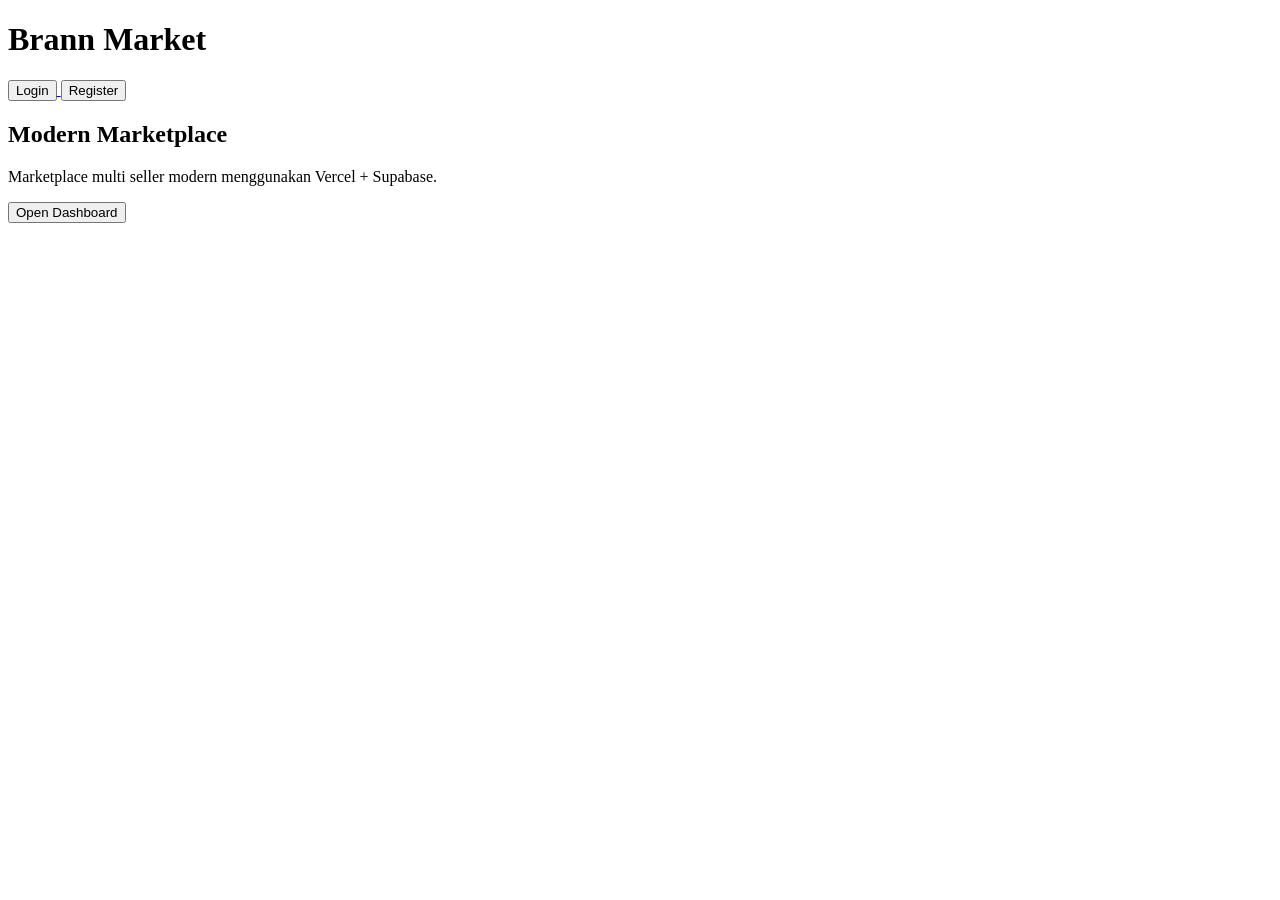
==== index.html @ 29770c68 "Create index.html" ====
<!DOCTYPE html>
<html lang="id">
<head>
  <meta charset="UTF-8">
  <meta name="viewport" content="width=device-width, initial-scale=1.0">
  <title>Brann Market</title>

  <link rel="stylesheet" href="style.css">
</head>
<body>

  <header class="navbar">
    <h1>Brann Market</h1>

    <div>
      <a href="login.html">
        <button class="btn">Login</button>
      </a>

      <a href="register.html">
        <button class="btn primary">Register</button>
      </a>
    </div>
  </header>

  <section class="hero">
    <h1>
      Modern Marketplace
    </h1>

    <p>
      Marketplace multi seller modern menggunakan Vercel + Supabase.
    </p>

    <a href="dashboard.html">
      <button class="btn primary">
        Open Dashboard
      </button>
    </a>
  </section>

  <script src="script.js"></script>
</body>
</html>
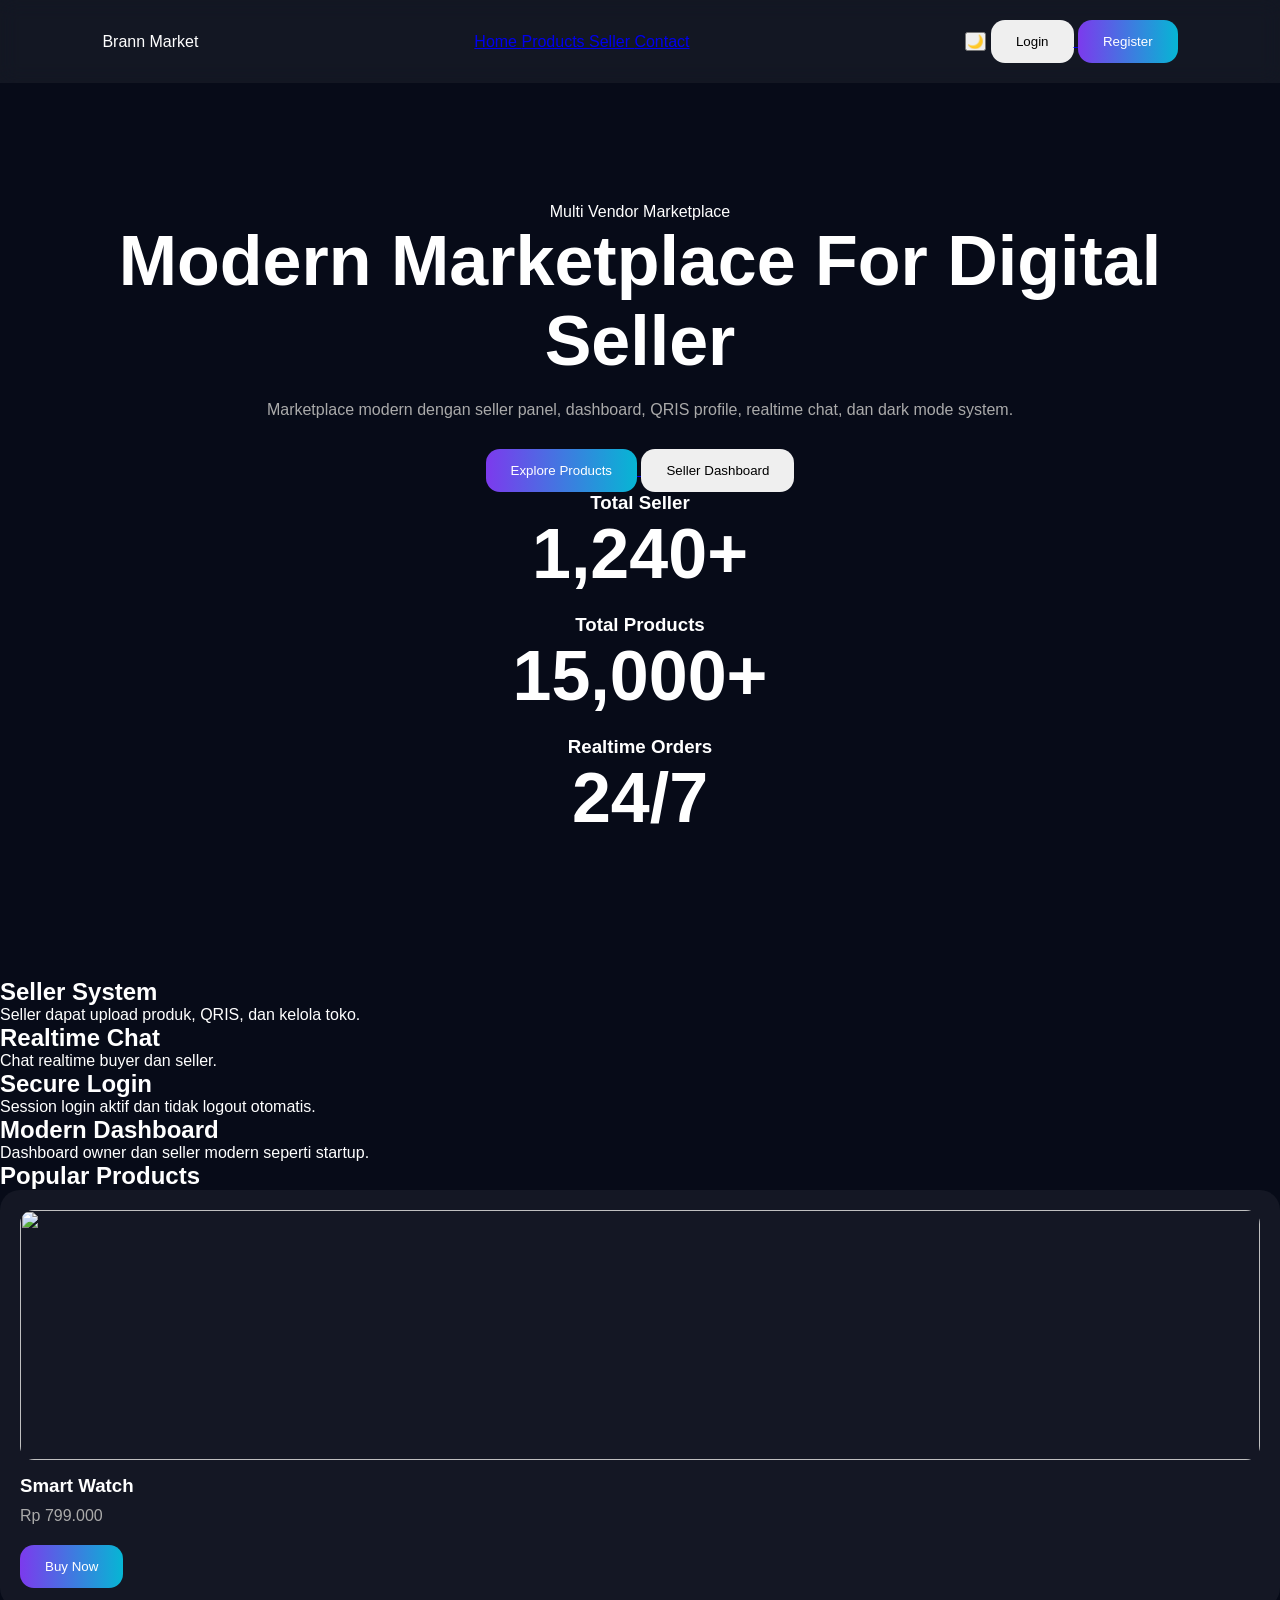
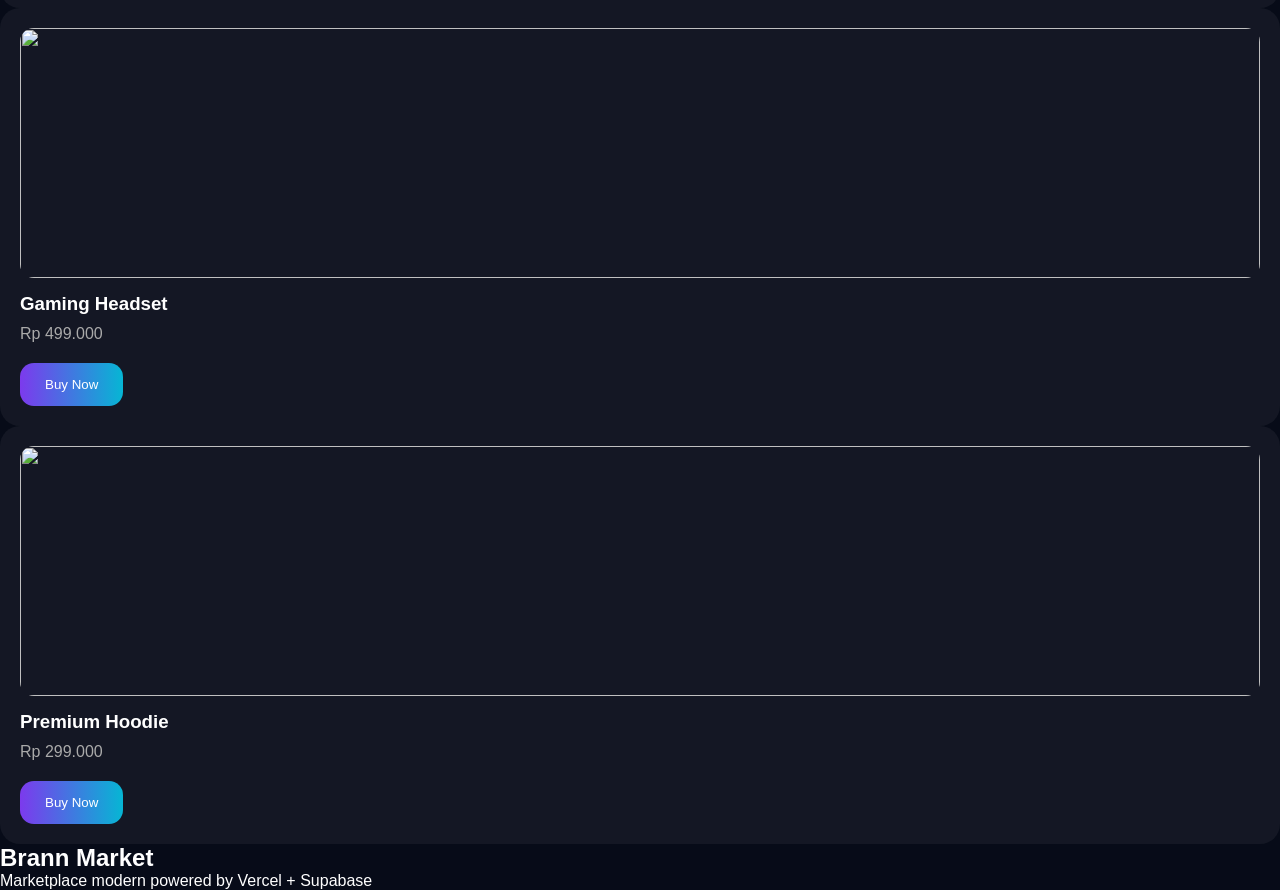
==== commit faf85507: "Update index.html" ====
--- a/index.html
+++ b/index.html
@@ -1,44 +1,298 @@
 <!DOCTYPE html>
 <html lang="id">
 <head>
+
   <meta charset="UTF-8">
-  <meta name="viewport" content="width=device-width, initial-scale=1.0">
+
+  <meta name="viewport"
+  content="width=device-width, initial-scale=1.0">
+
   <title>Brann Market</title>
 
-  <link rel="stylesheet" href="style.css">
+  <link rel="stylesheet"
+  href="style.css">
+
 </head>
 <body>
 
+  <!-- NAVBAR -->
+
   <header class="navbar">
-    <h1>Brann Market</h1>
-
-    <div>
+
+    <div class="logo">
+
+      Brann Market
+
+    </div>
+
+    <nav>
+
+      <a href="#">
+        Home
+      </a>
+
+      <a href="products.html">
+        Products
+      </a>
+
+      <a href="#">
+        Seller
+      </a>
+
+      <a href="#">
+        Contact
+      </a>
+
+    </nav>
+
+    <div class="nav-right">
+
+      <button
+      id="themeToggle"
+      class="theme-btn">
+
+        🌙
+
+      </button>
+
       <a href="login.html">
-        <button class="btn">Login</button>
+
+        <button class="btn">
+
+          Login
+
+        </button>
+
       </a>
 
       <a href="register.html">
-        <button class="btn primary">Register</button>
-      </a>
-    </div>
+
+        <button class="btn primary">
+
+          Register
+
+        </button>
+
+      </a>
+
+    </div>
+
   </header>
 
+
+  <!-- HERO -->
+
   <section class="hero">
-    <h1>
-      Modern Marketplace
-    </h1>
+
+    <div class="hero-left">
+
+      <span class="badge">
+
+        Multi Vendor Marketplace
+
+      </span>
+
+      <h1>
+
+        Modern Marketplace
+        For Digital Seller
+
+      </h1>
+
+      <p>
+
+        Marketplace modern dengan
+        seller panel, dashboard,
+        QRIS profile, realtime chat,
+        dan dark mode system.
+
+      </p>
+
+      <div class="hero-buttons">
+
+        <a href="products.html">
+
+          <button class="btn primary">
+
+            Explore Products
+
+          </button>
+
+        </a>
+
+        <a href="dashboard.html">
+
+          <button class="btn">
+
+            Seller Dashboard
+
+          </button>
+
+        </a>
+
+      </div>
+
+    </div>
+
+    <div class="hero-right">
+
+      <div class="hero-card">
+
+        <h3>Total Seller</h3>
+
+        <h1>1,240+</h1>
+
+      </div>
+
+      <div class="hero-card">
+
+        <h3>Total Products</h3>
+
+        <h1>15,000+</h1>
+
+      </div>
+
+      <div class="hero-card">
+
+        <h3>Realtime Orders</h3>
+
+        <h1>24/7</h1>
+
+      </div>
+
+    </div>
+
+  </section>
+
+
+  <!-- FEATURES -->
+
+  <section class="features">
+
+    <div class="feature-card">
+
+      <h2>Seller System</h2>
+
+      <p>
+        Seller dapat upload produk,
+        QRIS, dan kelola toko.
+      </p>
+
+    </div>
+
+    <div class="feature-card">
+
+      <h2>Realtime Chat</h2>
+
+      <p>
+        Chat realtime buyer dan seller.
+      </p>
+
+    </div>
+
+    <div class="feature-card">
+
+      <h2>Secure Login</h2>
+
+      <p>
+        Session login aktif
+        dan tidak logout otomatis.
+      </p>
+
+    </div>
+
+    <div class="feature-card">
+
+      <h2>Modern Dashboard</h2>
+
+      <p>
+        Dashboard owner dan seller
+        modern seperti startup.
+      </p>
+
+    </div>
+
+  </section>
+
+
+  <!-- PRODUCT PREVIEW -->
+
+  <section class="preview-products">
+
+    <h1>Popular Products</h1>
+
+    <div class="preview-grid">
+
+      <div class="product-card">
+
+        <img
+        src="https://images.unsplash.com/photo-1523275335684-37898b6baf30?q=80&w=1200&auto=format&fit=crop">
+
+        <h3>Smart Watch</h3>
+
+        <p>Rp 799.000</p>
+
+        <button class="btn primary">
+
+          Buy Now
+
+        </button>
+
+      </div>
+
+      <div class="product-card">
+
+        <img
+        src="https://images.unsplash.com/photo-1505740420928-5e560c06d30e?q=80&w=1200&auto=format&fit=crop">
+
+        <h3>Gaming Headset</h3>
+
+        <p>Rp 499.000</p>
+
+        <button class="btn primary">
+
+          Buy Now
+
+        </button>
+
+      </div>
+
+      <div class="product-card">
+
+        <img
+        src="https://images.unsplash.com/photo-1521572163474-6864f9cf17ab?q=80&w=1200&auto=format&fit=crop">
+
+        <h3>Premium Hoodie</h3>
+
+        <p>Rp 299.000</p>
+
+        <button class="btn primary">
+
+          Buy Now
+
+        </button>
+
+      </div>
+
+    </div>
+
+  </section>
+
+
+  <!-- FOOTER -->
+
+  <footer>
+
+    <h2>Brann Market</h2>
 
     <p>
-      Marketplace multi seller modern menggunakan Vercel + Supabase.
+      Marketplace modern powered by
+      Vercel + Supabase
     </p>
 
-    <a href="dashboard.html">
-      <button class="btn primary">
-        Open Dashboard
-      </button>
-    </a>
-  </section>
+  </footer>
 
   <script src="script.js"></script>
+
 </body>
 </html>
--- a/style.css
+++ b/style.css
@@ -0,0 +1,168 @@
+*{
+  margin:0;
+  padding:0;
+  box-sizing:border-box;
+  font-family:Arial;
+}
+
+body{
+  background:#070b18;
+  color:white;
+}
+
+.navbar{
+  display:flex;
+  justify-content:space-between;
+  align-items:center;
+  padding:20px 8%;
+  background:rgba(255,255,255,0.05);
+  backdrop-filter:blur(10px);
+}
+
+.hero{
+  padding:120px 8%;
+  text-align:center;
+}
+
+.hero h1{
+  font-size:70px;
+  margin-bottom:20px;
+}
+
+.hero p{
+  color:#aaa;
+  margin-bottom:30px;
+}
+
+.btn{
+  padding:14px 25px;
+  border:none;
+  border-radius:14px;
+  cursor:pointer;
+}
+
+.primary{
+  background:linear-gradient(
+    90deg,
+    #7c3aed,
+    #06b6d4
+  );
+
+  color:white;
+}
+
+.danger{
+  background:red;
+  color:white;
+}
+
+.auth-container{
+  display:flex;
+  justify-content:center;
+  align-items:center;
+  height:100vh;
+}
+
+.auth-form{
+  width:350px;
+  background:rgba(255,255,255,0.05);
+  padding:40px;
+  border-radius:20px;
+}
+
+.auth-form h1{
+  margin-bottom:20px;
+}
+
+.auth-form input{
+  width:100%;
+  padding:14px;
+  margin-bottom:15px;
+  border:none;
+  border-radius:12px;
+}
+
+.dashboard{
+  padding:60px 8%;
+  display:grid;
+  gap:30px;
+}
+
+.card{
+  background:rgba(255,255,255,0.05);
+  padding:30px;
+  border-radius:20px;
+}
+
+.auth-container{
+  display:flex;
+  justify-content:center;
+  align-items:center;
+  min-height:100vh;
+}
+
+.auth-form{
+  width:350px;
+
+  background:
+  rgba(255,255,255,0.05);
+
+  padding:40px;
+
+  border-radius:20px;
+}
+
+.auth-form h1{
+  margin-bottom:20px;
+}
+
+.auth-form input{
+  width:100%;
+
+  padding:14px;
+
+  margin-bottom:15px;
+
+  border:none;
+
+  border-radius:12px;
+}
+
+.products-container{
+  padding:60px 8%;
+}
+
+.product-grid{
+  display:grid;
+
+  grid-template-columns:
+  repeat(auto-fit,minmax(280px,1fr));
+
+  gap:30px;
+}
+
+.product-card{
+  background:
+  rgba(255,255,255,0.05);
+
+  padding:20px;
+
+  border-radius:20px;
+}
+
+.product-card img{
+  width:100%;
+  height:250px;
+  object-fit:cover;
+  border-radius:14px;
+  margin-bottom:15px;
+}
+
+.product-card h3{
+  margin-bottom:10px;
+}
+
+.product-card p{
+  color:#aaa;
+  margin-bottom:20px;
+}
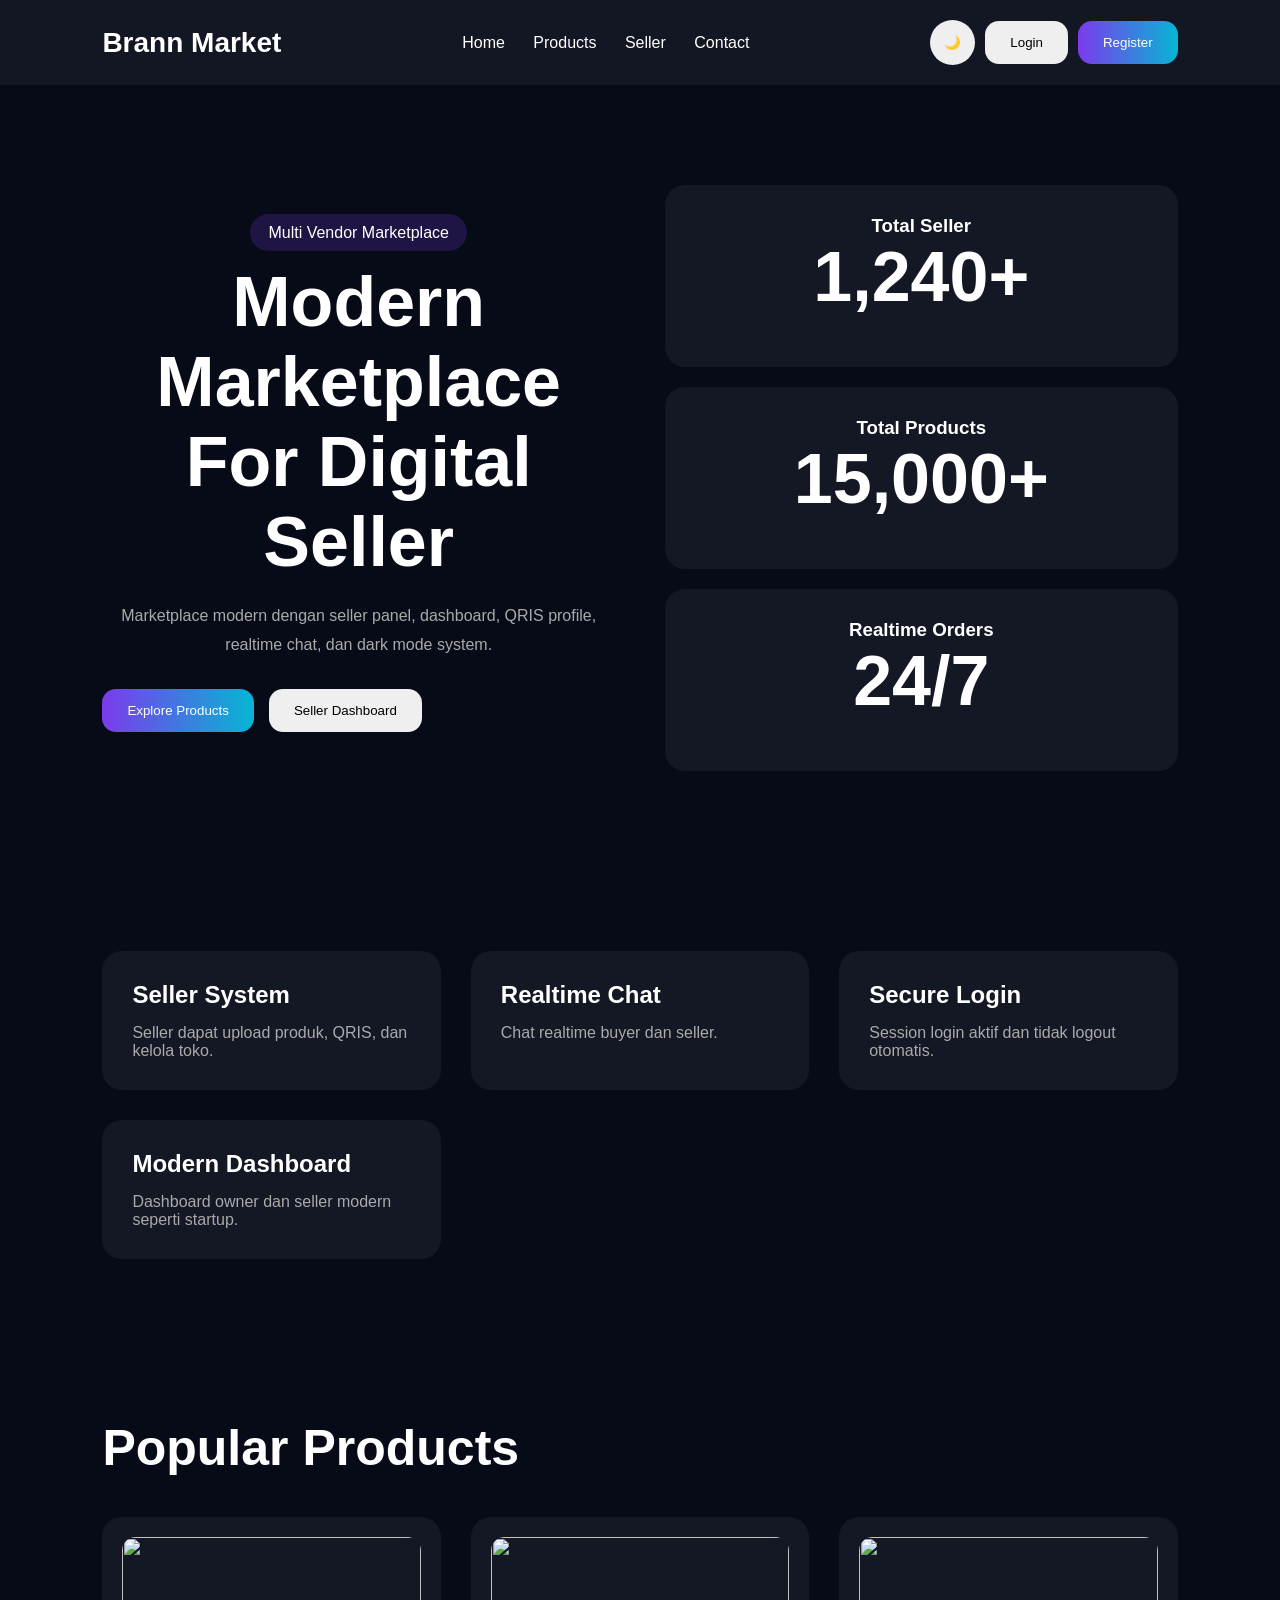
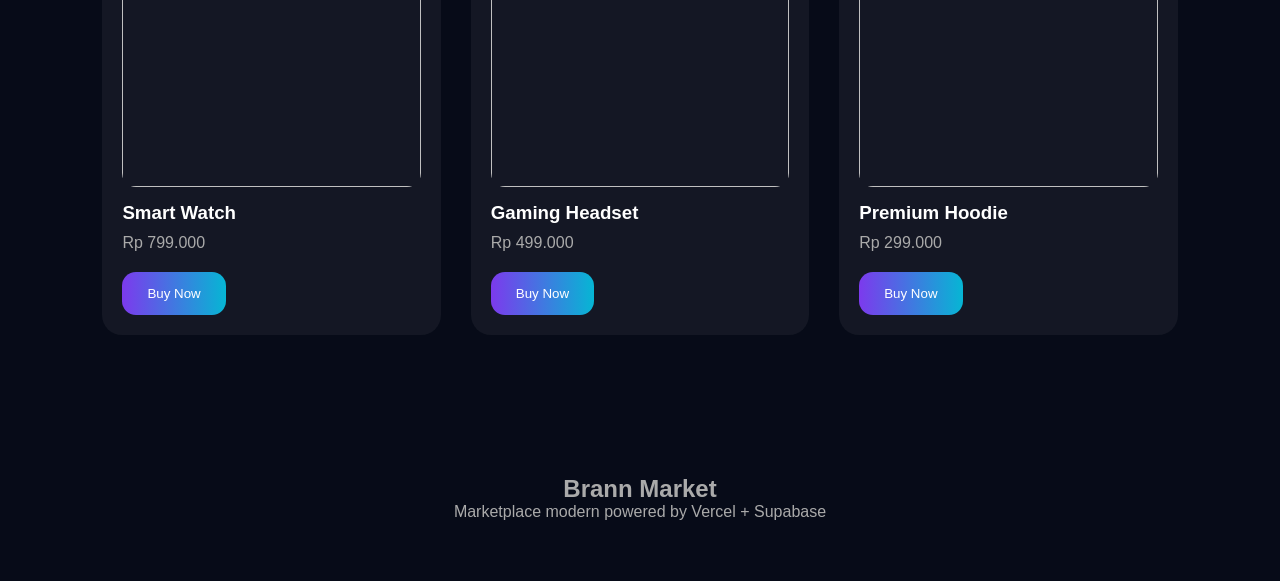
==== commit 92acfb6c: "Update index.html" ====
--- a/index.html
+++ b/index.html
@@ -11,6 +11,10 @@
 
   <link rel="stylesheet"
   href="style.css">
+
+  <link
+rel="stylesheet"
+href="https://cdnjs.cloudflare.com/ajax/libs/font-awesome/6.5.2/css/all.min.css">
 
 </head>
 <body>
--- a/style.css
+++ b/style.css
@@ -166,3 +166,181 @@
   color:#aaa;
   margin-bottom:20px;
 }
+
+.logo{
+  font-size:28px;
+  font-weight:bold;
+}
+
+nav a{
+  color:white;
+  text-decoration:none;
+  margin:0 12px;
+}
+
+.nav-right{
+  display:flex;
+  gap:10px;
+  align-items:center;
+}
+
+.theme-btn{
+  width:45px;
+  height:45px;
+  border:none;
+  border-radius:50%;
+  cursor:pointer;
+}
+
+.hero{
+  padding:100px 8%;
+
+  display:grid;
+
+  grid-template-columns:
+  repeat(auto-fit,minmax(300px,1fr));
+
+  gap:50px;
+
+  align-items:center;
+}
+
+.hero-left h1{
+  font-size:70px;
+  margin:20px 0;
+}
+
+.hero-left p{
+  color:#aaa;
+  line-height:1.8;
+  margin-bottom:30px;
+}
+
+.badge{
+  padding:10px 18px;
+
+  background:
+  rgba(124,58,237,0.2);
+
+  border-radius:20px;
+}
+
+.hero-buttons{
+  display:flex;
+  gap:15px;
+}
+
+.hero-right{
+  display:grid;
+  gap:20px;
+}
+
+.hero-card{
+  background:
+  rgba(255,255,255,0.05);
+
+  padding:30px;
+
+  border-radius:20px;
+}
+
+.features{
+  padding:80px 8%;
+
+  display:grid;
+
+  grid-template-columns:
+  repeat(auto-fit,minmax(250px,1fr));
+
+  gap:30px;
+}
+
+.feature-card{
+  background:
+  rgba(255,255,255,0.05);
+
+  padding:30px;
+
+  border-radius:20px;
+}
+
+.feature-card h2{
+  margin-bottom:15px;
+}
+
+.feature-card p{
+  color:#aaa;
+}
+
+.preview-products{
+  padding:80px 8%;
+}
+
+.preview-products h1{
+  margin-bottom:40px;
+  font-size:50px;
+}
+
+.preview-grid{
+  display:grid;
+
+  grid-template-columns:
+  repeat(auto-fit,minmax(280px,1fr));
+
+  gap:30px;
+}
+
+footer{
+  padding:60px 8%;
+  text-align:center;
+  color:#aaa;
+}
+
+.light-mode{
+  background:white;
+  color:black;
+}
+
+.cart-container{
+  padding:60px 8%;
+
+  display:grid;
+
+  grid-template-columns:
+  2fr 1fr;
+
+  gap:30px;
+}
+
+.cart-card{
+  display:flex;
+
+  gap:20px;
+
+  background:
+  rgba(255,255,255,0.05);
+
+  padding:20px;
+
+  border-radius:20px;
+
+  margin-bottom:20px;
+}
+
+.cart-card img{
+  width:150px;
+  height:150px;
+  object-fit:cover;
+  border-radius:14px;
+}
+
+.checkout-box{
+  background:
+  rgba(255,255,255,0.05);
+
+  padding:30px;
+
+  border-radius:20px;
+
+  height:fit-content;
+}
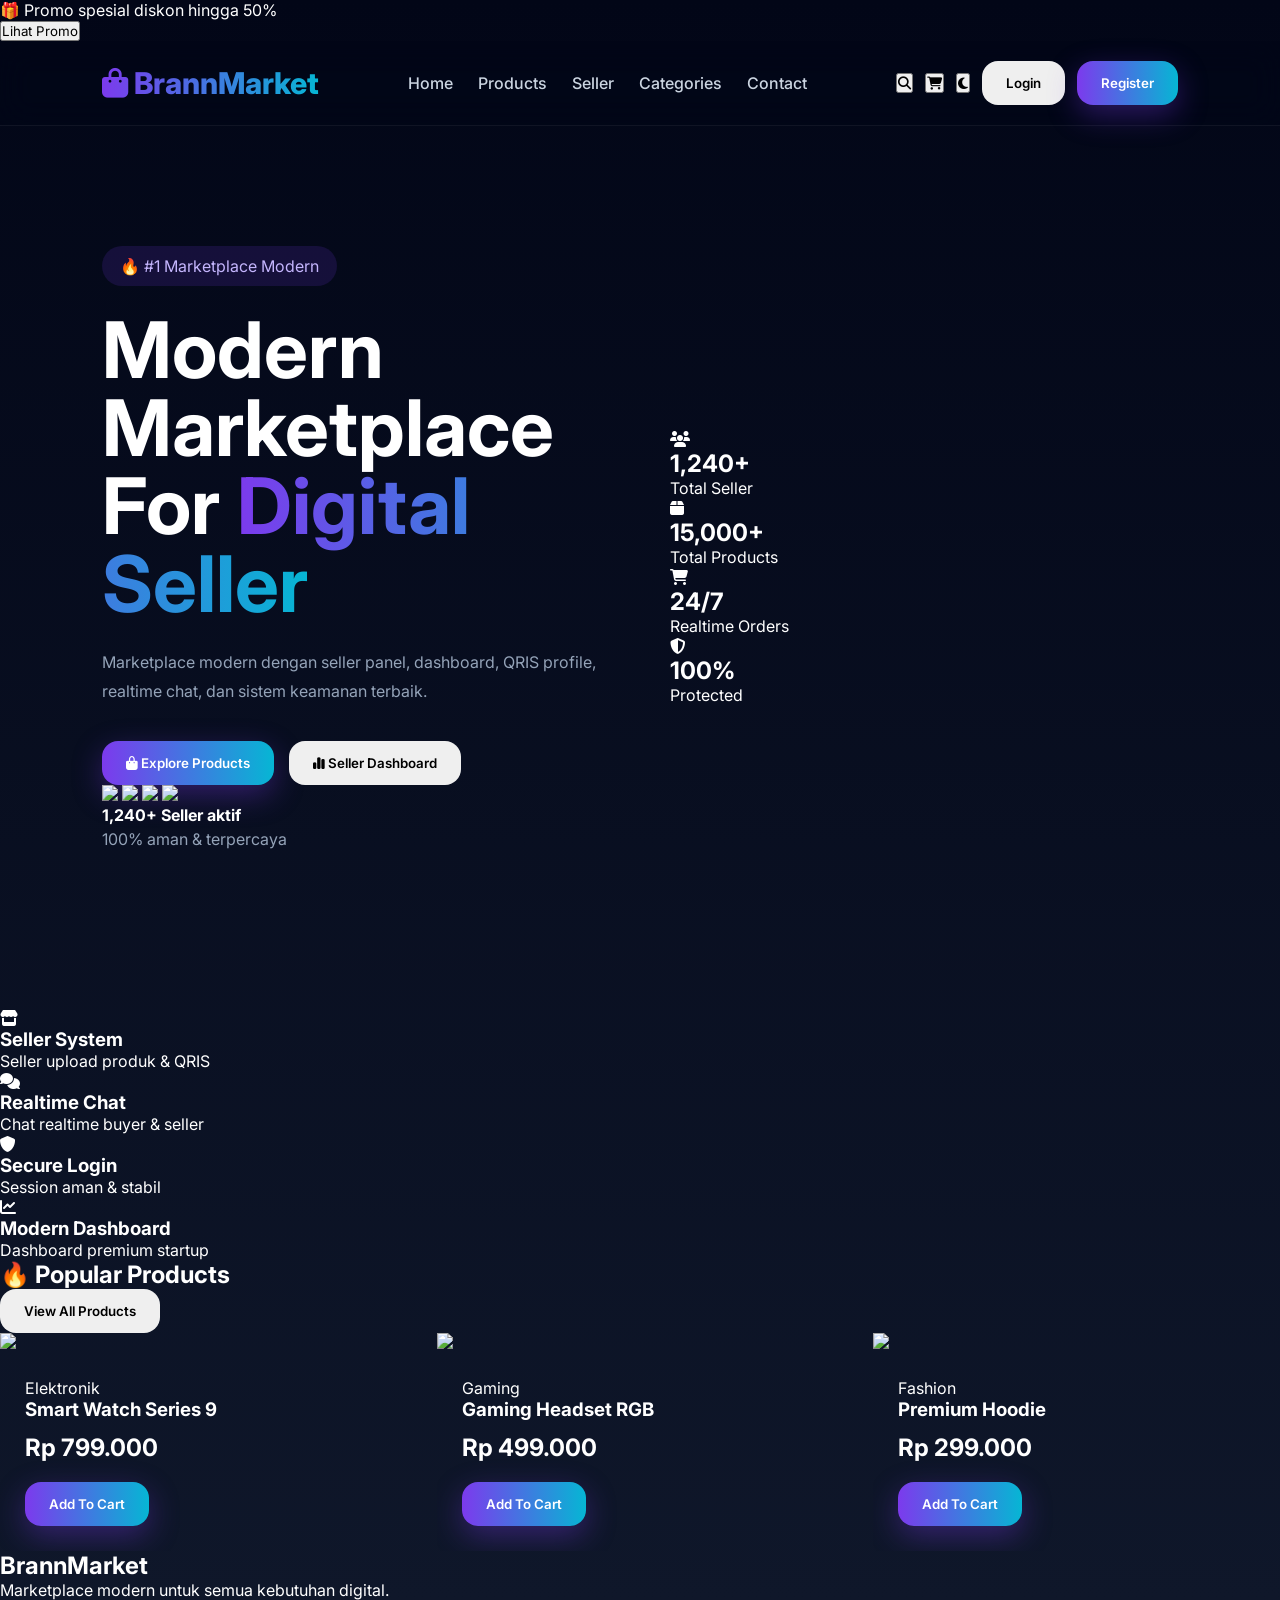
==== commit 22a13d7a: "Update index.html" ====
--- a/index.html
+++ b/index.html
@@ -4,34 +4,55 @@
 
   <meta charset="UTF-8">
 
-  <meta name="viewport"
+  <meta
+  name="viewport"
   content="width=device-width, initial-scale=1.0">
 
   <title>Brann Market</title>
 
-  <link rel="stylesheet"
+  <link
+  rel="stylesheet"
   href="style.css">
 
   <link
-rel="stylesheet"
-href="https://cdnjs.cloudflare.com/ajax/libs/font-awesome/6.5.2/css/all.min.css">
+  rel="stylesheet"
+  href="https://cdnjs.cloudflare.com/ajax/libs/font-awesome/6.5.2/css/all.min.css">
 
 </head>
 <body>
 
+  <!-- TOP BAR -->
+
+  <div class="topbar">
+
+    <p>
+      🎁 Promo spesial diskon hingga 50%
+    </p>
+
+    <button>
+      Lihat Promo
+    </button>
+
+  </div>
+
+
   <!-- NAVBAR -->
 
   <header class="navbar">
 
     <div class="logo">
 
-      Brann Market
+      <i class="fa-solid fa-bag-shopping"></i>
+
+      <span>
+        BrannMarket
+      </span>
 
     </div>
 
     <nav>
 
-      <a href="#">
+      <a href="#" class="active">
         Home
       </a>
 
@@ -44,18 +65,36 @@
       </a>
 
       <a href="#">
+        Categories
+      </a>
+
+      <a href="#">
         Contact
       </a>
 
     </nav>
 
     <div class="nav-right">
+
+      <button
+      class="icon-btn">
+
+        <i class="fa-solid fa-magnifying-glass"></i>
+
+      </button>
+
+      <button
+      class="icon-btn">
+
+        <i class="fa-solid fa-cart-shopping"></i>
+
+      </button>
 
       <button
       id="themeToggle"
-      class="theme-btn">
-
-        🌙
+      class="icon-btn">
+
+        <i class="fa-solid fa-moon"></i>
 
       </button>
 
@@ -90,16 +129,23 @@
 
     <div class="hero-left">
 
-      <span class="badge">
-
-        Multi Vendor Marketplace
-
-      </span>
+      <div class="badge">
+
+        🔥 #1 Marketplace Modern
+
+      </div>
 
       <h1>
 
-        Modern Marketplace
-        For Digital Seller
+        Modern
+        Marketplace
+        For
+
+        <span class="gradient-text">
+
+          Digital Seller
+
+        </span>
 
       </h1>
 
@@ -108,59 +154,299 @@
         Marketplace modern dengan
         seller panel, dashboard,
         QRIS profile, realtime chat,
-        dan dark mode system.
+        dan sistem keamanan terbaik.
 
       </p>
 
       <div class="hero-buttons">
 
-        <a href="products.html">
-
-          <button class="btn primary">
-
-            Explore Products
+        <button class="btn primary big-btn">
+
+          <i class="fa-solid fa-bag-shopping"></i>
+
+          Explore Products
+
+        </button>
+
+        <button class="btn outline big-btn">
+
+          <i class="fa-solid fa-chart-simple"></i>
+
+          Seller Dashboard
+
+        </button>
+
+      </div>
+
+      <div class="hero-users">
+
+        <img
+        src="https://i.pravatar.cc/40?img=1">
+
+        <img
+        src="https://i.pravatar.cc/40?img=2">
+
+        <img
+        src="https://i.pravatar.cc/40?img=3">
+
+        <img
+        src="https://i.pravatar.cc/40?img=4">
+
+        <div>
+
+          <h4>
+            1,240+ Seller aktif
+          </h4>
+
+          <p>
+            100% aman & terpercaya
+          </p>
+
+        </div>
+
+      </div>
+
+    </div>
+
+
+    <div class="hero-right">
+
+      <div class="hero-grid">
+
+        <div class="hero-card">
+
+          <i class="fa-solid fa-users"></i>
+
+          <h2>1,240+</h2>
+
+          <p>Total Seller</p>
+
+        </div>
+
+        <div class="hero-card">
+
+          <i class="fa-solid fa-box"></i>
+
+          <h2>15,000+</h2>
+
+          <p>Total Products</p>
+
+        </div>
+
+        <div class="hero-card">
+
+          <i class="fa-solid fa-cart-shopping"></i>
+
+          <h2>24/7</h2>
+
+          <p>Realtime Orders</p>
+
+        </div>
+
+        <div class="hero-card">
+
+          <i class="fa-solid fa-shield-halved"></i>
+
+          <h2>100%</h2>
+
+          <p>Protected</p>
+
+        </div>
+
+      </div>
+
+    </div>
+
+  </section>
+
+
+  <!-- FEATURES -->
+
+  <section class="features">
+
+    <div class="feature-card">
+
+      <i class="fa-solid fa-store"></i>
+
+      <div>
+
+        <h3>Seller System</h3>
+
+        <p>
+          Seller upload produk & QRIS
+        </p>
+
+      </div>
+
+    </div>
+
+    <div class="feature-card">
+
+      <i class="fa-solid fa-comments"></i>
+
+      <div>
+
+        <h3>Realtime Chat</h3>
+
+        <p>
+          Chat realtime buyer & seller
+        </p>
+
+      </div>
+
+    </div>
+
+    <div class="feature-card">
+
+      <i class="fa-solid fa-shield"></i>
+
+      <div>
+
+        <h3>Secure Login</h3>
+
+        <p>
+          Session aman & stabil
+        </p>
+
+      </div>
+
+    </div>
+
+    <div class="feature-card">
+
+      <i class="fa-solid fa-chart-line"></i>
+
+      <div>
+
+        <h3>Modern Dashboard</h3>
+
+        <p>
+          Dashboard premium startup
+        </p>
+
+      </div>
+
+    </div>
+
+  </section>
+
+
+  <!-- PRODUCTS -->
+
+  <section class="products">
+
+    <div class="section-header">
+
+      <h1>
+        🔥 Popular Products
+      </h1>
+
+      <button class="btn outline">
+
+        View All Products
+
+      </button>
+
+    </div>
+
+    <div class="product-grid">
+
+      <div class="product-card">
+
+        <img
+        src="https://images.unsplash.com/photo-1546868871-7041f2a55e12?q=80&w=1200&auto=format&fit=crop">
+
+        <div class="product-content">
+
+          <span class="category">
+
+            Elektronik
+
+          </span>
+
+          <h3>
+            Smart Watch Series 9
+          </h3>
+
+          <p class="price">
+
+            Rp 799.000
+
+          </p>
+
+          <button class="btn primary full-btn">
+
+            Add To Cart
 
           </button>
 
-        </a>
-
-        <a href="dashboard.html">
-
-          <button class="btn">
-
-            Seller Dashboard
+        </div>
+
+      </div>
+
+      <div class="product-card">
+
+        <img
+        src="https://images.unsplash.com/photo-1505740420928-5e560c06d30e?q=80&w=1200&auto=format&fit=crop">
+
+        <div class="product-content">
+
+          <span class="category">
+
+            Gaming
+
+          </span>
+
+          <h3>
+            Gaming Headset RGB
+          </h3>
+
+          <p class="price">
+
+            Rp 499.000
+
+          </p>
+
+          <button class="btn primary full-btn">
+
+            Add To Cart
 
           </button>
 
-        </a>
-
-      </div>
-
-    </div>
-
-    <div class="hero-right">
-
-      <div class="hero-card">
-
-        <h3>Total Seller</h3>
-
-        <h1>1,240+</h1>
-
-      </div>
-
-      <div class="hero-card">
-
-        <h3>Total Products</h3>
-
-        <h1>15,000+</h1>
-
-      </div>
-
-      <div class="hero-card">
-
-        <h3>Realtime Orders</h3>
-
-        <h1>24/7</h1>
+        </div>
+
+      </div>
+
+      <div class="product-card">
+
+        <img
+        src="https://images.unsplash.com/photo-1556821840-3a63f95609a7?q=80&w=1200&auto=format&fit=crop">
+
+        <div class="product-content">
+
+          <span class="category">
+
+            Fashion
+
+          </span>
+
+          <h3>
+            Premium Hoodie
+          </h3>
+
+          <p class="price">
+
+            Rp 299.000
+
+          </p>
+
+          <button class="btn primary full-btn">
+
+            Add To Cart
+
+          </button>
+
+        </div>
 
       </div>
 
@@ -169,129 +455,15 @@
   </section>
 
 
-  <!-- FEATURES -->
-
-  <section class="features">
-
-    <div class="feature-card">
-
-      <h2>Seller System</h2>
-
-      <p>
-        Seller dapat upload produk,
-        QRIS, dan kelola toko.
-      </p>
-
-    </div>
-
-    <div class="feature-card">
-
-      <h2>Realtime Chat</h2>
-
-      <p>
-        Chat realtime buyer dan seller.
-      </p>
-
-    </div>
-
-    <div class="feature-card">
-
-      <h2>Secure Login</h2>
-
-      <p>
-        Session login aktif
-        dan tidak logout otomatis.
-      </p>
-
-    </div>
-
-    <div class="feature-card">
-
-      <h2>Modern Dashboard</h2>
-
-      <p>
-        Dashboard owner dan seller
-        modern seperti startup.
-      </p>
-
-    </div>
-
-  </section>
-
-
-  <!-- PRODUCT PREVIEW -->
-
-  <section class="preview-products">
-
-    <h1>Popular Products</h1>
-
-    <div class="preview-grid">
-
-      <div class="product-card">
-
-        <img
-        src="https://images.unsplash.com/photo-1523275335684-37898b6baf30?q=80&w=1200&auto=format&fit=crop">
-
-        <h3>Smart Watch</h3>
-
-        <p>Rp 799.000</p>
-
-        <button class="btn primary">
-
-          Buy Now
-
-        </button>
-
-      </div>
-
-      <div class="product-card">
-
-        <img
-        src="https://images.unsplash.com/photo-1505740420928-5e560c06d30e?q=80&w=1200&auto=format&fit=crop">
-
-        <h3>Gaming Headset</h3>
-
-        <p>Rp 499.000</p>
-
-        <button class="btn primary">
-
-          Buy Now
-
-        </button>
-
-      </div>
-
-      <div class="product-card">
-
-        <img
-        src="https://images.unsplash.com/photo-1521572163474-6864f9cf17ab?q=80&w=1200&auto=format&fit=crop">
-
-        <h3>Premium Hoodie</h3>
-
-        <p>Rp 299.000</p>
-
-        <button class="btn primary">
-
-          Buy Now
-
-        </button>
-
-      </div>
-
-    </div>
-
-  </section>
-
-
   <!-- FOOTER -->
 
   <footer>
 
-    <h2>Brann Market</h2>
+    <h2>BrannMarket</h2>
 
     <p>
-      Marketplace modern powered by
-      Vercel + Supabase
+      Marketplace modern untuk semua
+      kebutuhan digital.
     </p>
 
   </footer>
--- a/style.css
+++ b/style.css
@@ -1,44 +1,100 @@
+@import url('https://fonts.googleapis.com/css2?family=Inter:wght@400;500;600;700;800&display=swap');
+
 *{
   margin:0;
   padding:0;
   box-sizing:border-box;
-  font-family:Arial;
+  font-family:'Inter',sans-serif;
+}
+
+:root{
+  --bg:#060816;
+  --card:#0f1729;
+  --border:#1e293b;
+  --text:#ffffff;
+  --muted:#94a3b8;
+  --primary:#7c3aed;
+  --secondary:#06b6d4;
 }
 
 body{
-  background:#070b18;
-  color:white;
+  background:linear-gradient(
+    180deg,
+    #020617,
+    #0f172a
+  );
+
+  color:var(--text);
+
+  min-height:100vh;
 }
 
 .navbar{
+  position:sticky;
+  top:0;
+  z-index:999;
+
   display:flex;
   justify-content:space-between;
   align-items:center;
+
   padding:20px 8%;
-  background:rgba(255,255,255,0.05);
-  backdrop-filter:blur(10px);
-}
-
-.hero{
-  padding:120px 8%;
-  text-align:center;
-}
-
-.hero h1{
-  font-size:70px;
-  margin-bottom:20px;
-}
-
-.hero p{
-  color:#aaa;
-  margin-bottom:30px;
+
+  background:rgba(2,6,23,0.7);
+
+  backdrop-filter:blur(16px);
+
+  border-bottom:
+  1px solid rgba(255,255,255,0.06);
+}
+
+.logo{
+  font-size:30px;
+  font-weight:800;
+
+  background:linear-gradient(
+    90deg,
+    #7c3aed,
+    #06b6d4
+  );
+
+  -webkit-background-clip:text;
+  -webkit-text-fill-color:transparent;
+}
+
+nav{
+  display:flex;
+  gap:25px;
+}
+
+nav a{
+  color:#cbd5e1;
+  text-decoration:none;
+  transition:0.3s;
+  font-weight:500;
+}
+
+nav a:hover{
+  color:white;
+}
+
+.nav-right{
+  display:flex;
+  align-items:center;
+  gap:12px;
 }
 
 .btn{
-  padding:14px 25px;
   border:none;
-  border-radius:14px;
+  padding:14px 24px;
+  border-radius:16px;
   cursor:pointer;
+  transition:0.3s;
+  font-weight:600;
+}
+
+.btn:hover{
+  transform:translateY(-3px);
 }
 
 .primary{
@@ -49,87 +105,111 @@
   );
 
   color:white;
-}
-
-.danger{
-  background:red;
-  color:white;
-}
-
-.auth-container{
-  display:flex;
-  justify-content:center;
-  align-items:center;
-  height:100vh;
-}
-
-.auth-form{
-  width:350px;
+
+  box-shadow:
+  0 10px 30px rgba(124,58,237,0.35);
+}
+
+.hero{
+  padding:120px 8%;
+
+  display:grid;
+  grid-template-columns:
+  repeat(auto-fit,minmax(320px,1fr));
+
+  align-items:center;
+  gap:60px;
+}
+
+.hero-left h1{
+  font-size:78px;
+  line-height:1;
+  margin:25px 0;
+}
+
+.gradient-text{
+  background:linear-gradient(
+    90deg,
+    #7c3aed,
+    #06b6d4
+  );
+
+  -webkit-background-clip:text;
+  -webkit-text-fill-color:transparent;
+}
+
+.hero-left p{
+  color:var(--muted);
+  line-height:1.8;
+  margin-bottom:35px;
+  max-width:600px;
+}
+
+.hero-buttons{
+  display:flex;
+  gap:15px;
+  flex-wrap:wrap;
+}
+
+.glass-card{
   background:rgba(255,255,255,0.05);
-  padding:40px;
-  border-radius:20px;
-}
-
-.auth-form h1{
+  border:1px solid rgba(255,255,255,0.06);
+  backdrop-filter:blur(14px);
+  border-radius:28px;
+}
+
+.hero-preview{
+  padding:30px;
+}
+
+.preview-top{
+  display:flex;
+  justify-content:space-between;
+  margin-bottom:25px;
+}
+
+.preview-box{
+  padding:25px;
+  border-radius:24px;
+  background:#111827;
   margin-bottom:20px;
 }
 
-.auth-form input{
-  width:100%;
-  padding:14px;
-  margin-bottom:15px;
-  border:none;
-  border-radius:12px;
-}
-
-.dashboard{
-  padding:60px 8%;
+.preview-box h3{
+  margin-bottom:10px;
+}
+
+.preview-box p{
+  color:#94a3b8;
+}
+
+.stats-grid{
+  padding:80px 8%;
+
   display:grid;
-  gap:30px;
-}
-
-.card{
-  background:rgba(255,255,255,0.05);
-  padding:30px;
-  border-radius:20px;
-}
-
-.auth-container{
-  display:flex;
-  justify-content:center;
-  align-items:center;
-  min-height:100vh;
-}
-
-.auth-form{
-  width:350px;
-
-  background:
-  rgba(255,255,255,0.05);
-
-  padding:40px;
-
-  border-radius:20px;
-}
-
-.auth-form h1{
-  margin-bottom:20px;
-}
-
-.auth-form input{
-  width:100%;
-
-  padding:14px;
-
-  margin-bottom:15px;
-
-  border:none;
-
-  border-radius:12px;
-}
-
-.products-container{
-  padding:60px 8%;
+
+  grid-template-columns:
+  repeat(auto-fit,minmax(220px,1fr));
+
+  gap:25px;
+}
+
+.stat-card{
+  padding:35px;
+}
+
+.stat-card h1{
+  font-size:45px;
+  margin-top:10px;
+}
+
+.products-section{
+  padding:100px 8%;
+}
+
+.section-title{
+  font-size:52px;
+  margin-bottom:50px;
 }
 
 .product-grid{
@@ -142,205 +222,227 @@
 }
 
 .product-card{
+  overflow:hidden;
+  transition:0.4s;
+}
+
+.product-card:hover{
+  transform:translateY(-8px);
+}
+
+.product-image{
+  position:relative;
+  overflow:hidden;
+}
+
+.product-image img{
+  width:100%;
+  height:300px;
+  object-fit:cover;
+  transition:0.5s;
+}
+
+.product-card:hover img{
+  transform:scale(1.08);
+}
+
+.product-content{
+  padding:25px;
+}
+
+.product-content h3{
+  margin-bottom:12px;
+}
+
+.price{
+  font-size:24px;
+  font-weight:700;
+  margin-bottom:20px;
+}
+
+.product-footer{
+  display:flex;
+  justify-content:space-between;
+  align-items:center;
+}
+
+.badge{
+  display:inline-flex;
+  align-items:center;
+  gap:8px;
+
+  padding:10px 18px;
+
+  border-radius:999px;
+
   background:
-  rgba(255,255,255,0.05);
+  rgba(124,58,237,0.15);
+
+  color:#c4b5fd;
+}
+
+.dashboard-grid{
+  padding:80px 8%;
+
+  display:grid;
+  grid-template-columns:
+  280px 1fr;
+
+  gap:30px;
+}
+
+.sidebar{
+  padding:30px;
+  height:fit-content;
+}
+
+.sidebar-menu{
+  margin-top:25px;
+
+  display:flex;
+  flex-direction:column;
+
+  gap:12px;
+}
+
+.sidebar-menu a{
+  padding:16px;
+  border-radius:14px;
+  text-decoration:none;
+  color:white;
+  transition:0.3s;
+}
+
+.sidebar-menu a:hover{
+  background:rgba(255,255,255,0.06);
+}
+
+.dashboard-content{
+  display:grid;
+  gap:25px;
+}
+
+.dashboard-card{
+  padding:35px;
+}
+
+.search-box{
+  display:flex;
+  align-items:center;
+
+  background:rgba(255,255,255,0.05);
+
+  padding:16px 20px;
+
+  border-radius:16px;
+}
+
+.search-box input{
+  width:100%;
+  background:none;
+  border:none;
+  outline:none;
+  color:white;
+  margin-left:12px;
+}
+
+.auth-container{
+  min-height:100vh;
+
+  display:flex;
+  justify-content:center;
+  align-items:center;
 
   padding:20px;
-
-  border-radius:20px;
-}
-
-.product-card img{
+}
+
+.auth-form{
   width:100%;
-  height:250px;
-  object-fit:cover;
-  border-radius:14px;
-  margin-bottom:15px;
-}
-
-.product-card h3{
-  margin-bottom:10px;
-}
-
-.product-card p{
-  color:#aaa;
-  margin-bottom:20px;
-}
-
-.logo{
-  font-size:28px;
-  font-weight:bold;
-}
-
-nav a{
-  color:white;
-  text-decoration:none;
-  margin:0 12px;
-}
-
-.nav-right{
-  display:flex;
-  gap:10px;
-  align-items:center;
-}
-
-.theme-btn{
-  width:45px;
-  height:45px;
-  border:none;
+  max-width:430px;
+
+  padding:45px;
+}
+
+.auth-form h1{
+  margin-bottom:30px;
+}
+
+.input-group{
+  margin-bottom:18px;
+}
+
+.input-group label{
+  display:block;
+  margin-bottom:8px;
+  color:#cbd5e1;
+}
+
+.input-group input{
+  width:100%;
+
+  padding:16px;
+
+  border-radius:16px;
+
+  border:1px solid rgba(255,255,255,0.06);
+
+  background:rgba(255,255,255,0.04);
+
+  color:white;
+
+  outline:none;
+}
+
+.input-group input:focus{
+  border-color:#7c3aed;
+}
+
+.toast{
+  position:fixed;
+  right:20px;
+  bottom:20px;
+
+  padding:18px 22px;
+
+  border-radius:16px;
+
+  background:#16a34a;
+
+  color:white;
+
+  display:none;
+}
+
+.loader{
+  width:20px;
+  height:20px;
+
+  border:3px solid rgba(255,255,255,0.2);
+  border-top-color:white;
+
   border-radius:50%;
-  cursor:pointer;
-}
-
-.hero{
-  padding:100px 8%;
-
-  display:grid;
-
-  grid-template-columns:
-  repeat(auto-fit,minmax(300px,1fr));
-
-  gap:50px;
-
-  align-items:center;
-}
-
-.hero-left h1{
-  font-size:70px;
-  margin:20px 0;
-}
-
-.hero-left p{
-  color:#aaa;
-  line-height:1.8;
-  margin-bottom:30px;
-}
-
-.badge{
-  padding:10px 18px;
-
-  background:
-  rgba(124,58,237,0.2);
-
-  border-radius:20px;
-}
-
-.hero-buttons{
-  display:flex;
-  gap:15px;
-}
-
-.hero-right{
-  display:grid;
-  gap:20px;
-}
-
-.hero-card{
-  background:
-  rgba(255,255,255,0.05);
-
-  padding:30px;
-
-  border-radius:20px;
-}
-
-.features{
-  padding:80px 8%;
-
-  display:grid;
-
-  grid-template-columns:
-  repeat(auto-fit,minmax(250px,1fr));
-
-  gap:30px;
-}
-
-.feature-card{
-  background:
-  rgba(255,255,255,0.05);
-
-  padding:30px;
-
-  border-radius:20px;
-}
-
-.feature-card h2{
-  margin-bottom:15px;
-}
-
-.feature-card p{
-  color:#aaa;
-}
-
-.preview-products{
-  padding:80px 8%;
-}
-
-.preview-products h1{
-  margin-bottom:40px;
-  font-size:50px;
-}
-
-.preview-grid{
-  display:grid;
-
-  grid-template-columns:
-  repeat(auto-fit,minmax(280px,1fr));
-
-  gap:30px;
-}
-
-footer{
-  padding:60px 8%;
-  text-align:center;
-  color:#aaa;
-}
-
-.light-mode{
-  background:white;
-  color:black;
-}
-
-.cart-container{
-  padding:60px 8%;
-
-  display:grid;
-
-  grid-template-columns:
-  2fr 1fr;
-
-  gap:30px;
-}
-
-.cart-card{
-  display:flex;
-
-  gap:20px;
-
-  background:
-  rgba(255,255,255,0.05);
-
-  padding:20px;
-
-  border-radius:20px;
-
-  margin-bottom:20px;
-}
-
-.cart-card img{
-  width:150px;
-  height:150px;
-  object-fit:cover;
-  border-radius:14px;
-}
-
-.checkout-box{
-  background:
-  rgba(255,255,255,0.05);
-
-  padding:30px;
-
-  border-radius:20px;
-
-  height:fit-content;
-}
+
+  animation:spin 1s linear infinite;
+}
+
+@keyframes spin{
+  to{
+    transform:rotate(360deg);
+  }
+}
+
+@media(max-width:900px){
+
+  .hero-left h1{
+    font-size:50px;
+  }
+
+  .dashboard-grid{
+    grid-template-columns:1fr;
+  }
+
+  nav{
+    display:none;
+  }
+
+}
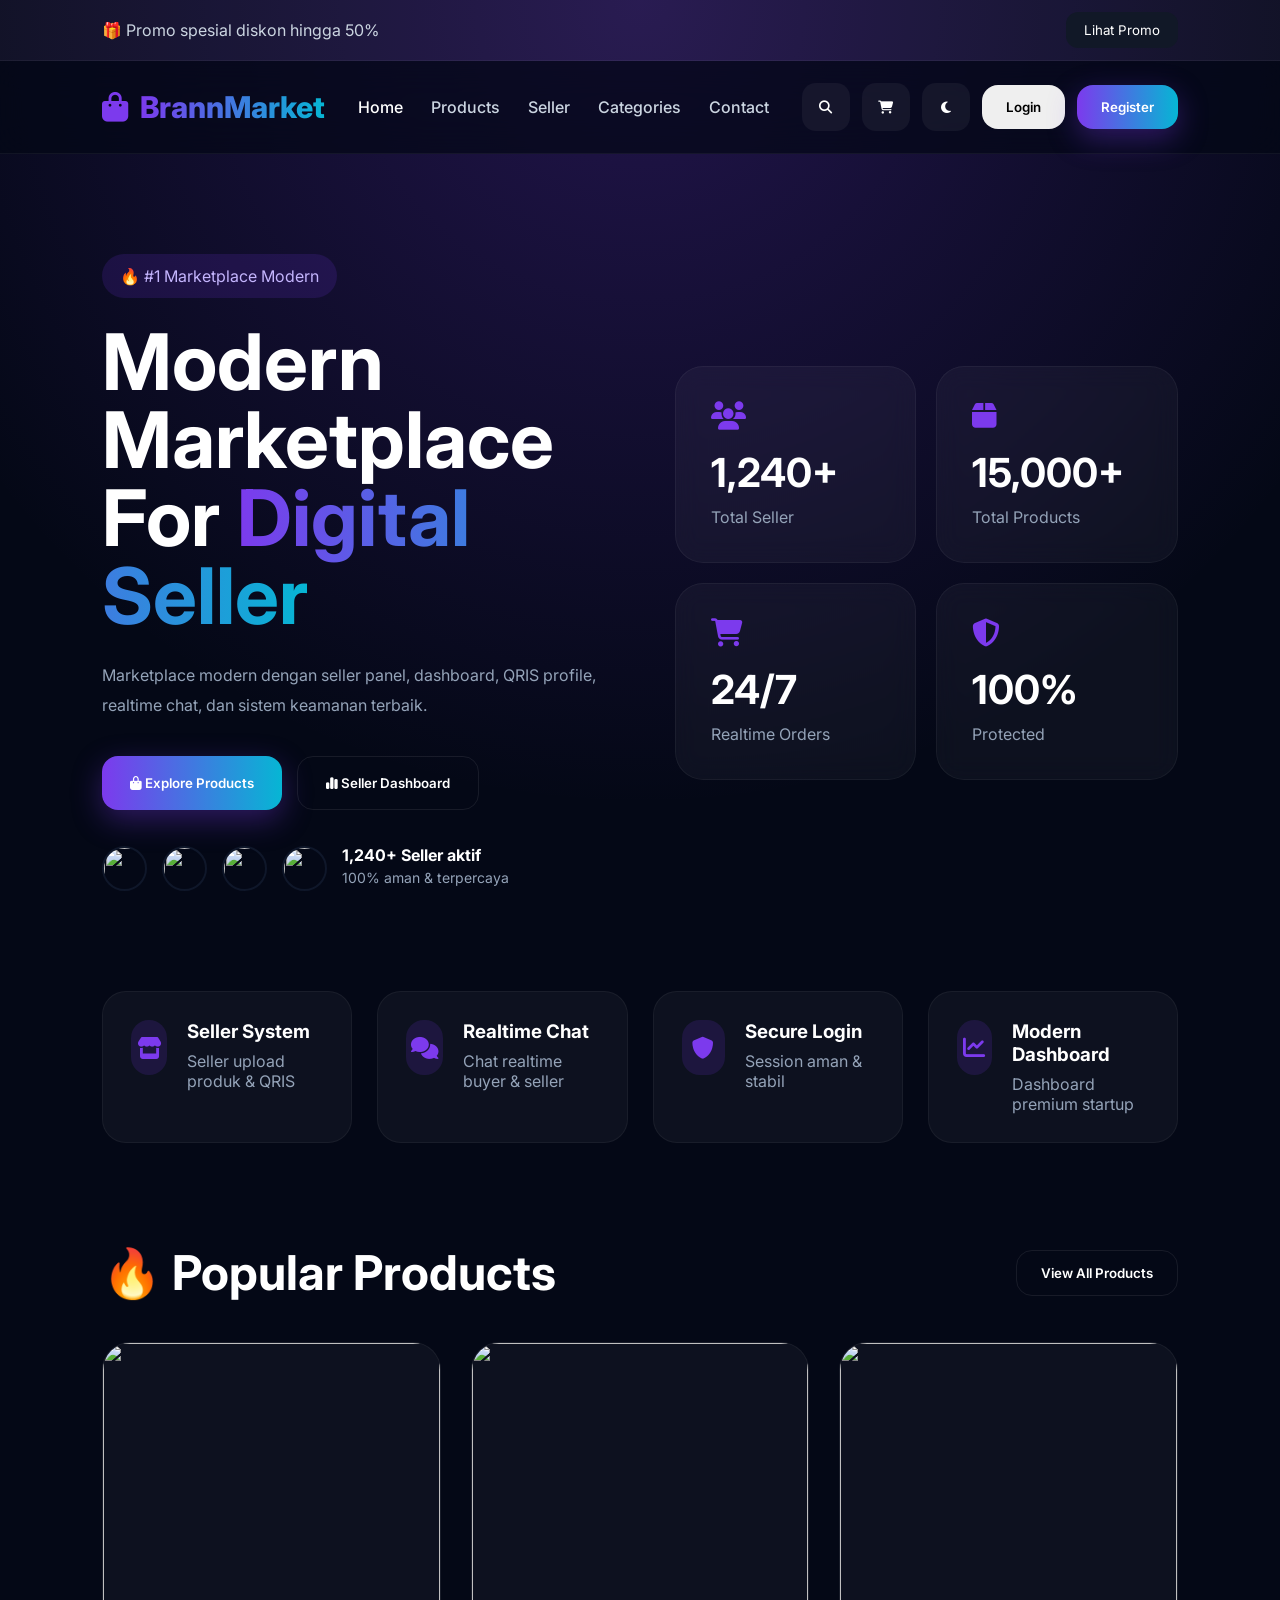
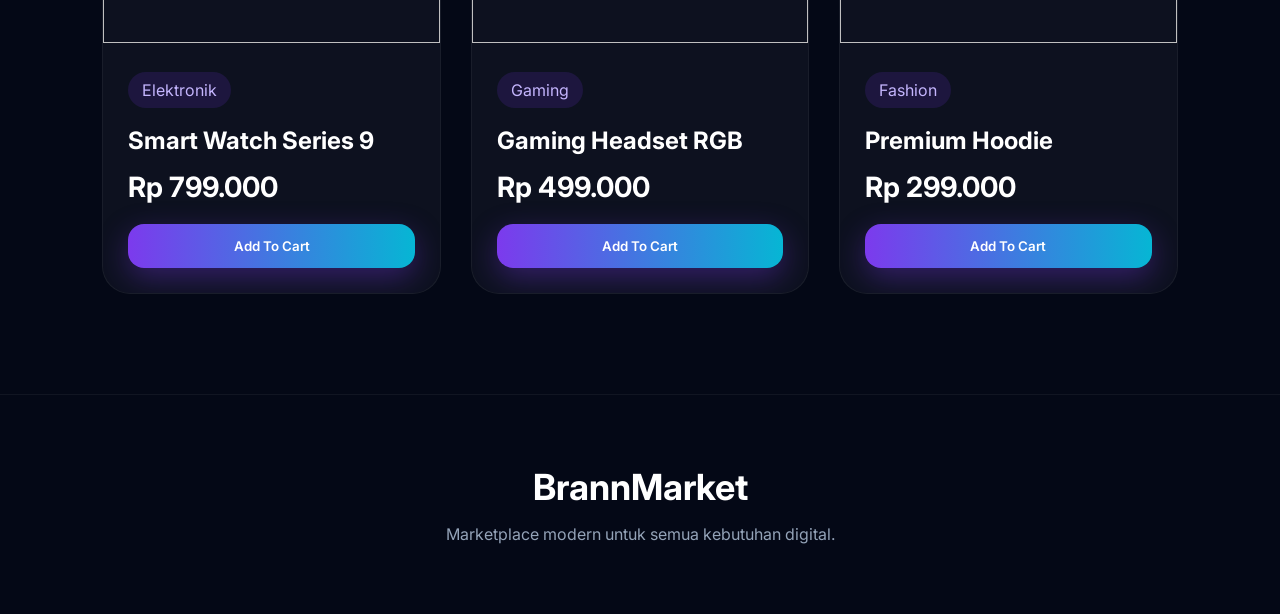
==== commit cd8c1fe5: "Update index.html" ====
--- a/index.html
+++ b/index.html
@@ -20,6 +20,11 @@
 
 </head>
 <body>
+  <div id="loader">
+
+  <div class="spinner"></div>
+
+  </div>
 
   <!-- TOP BAR -->
 
--- a/style.css
+++ b/style.css
@@ -8,8 +8,8 @@
 }
 
 :root{
-  --bg:#060816;
-  --card:#0f1729;
+  --bg:#040816;
+  --card:#0f172a;
   --border:#1e293b;
   --text:#ffffff;
   --muted:#94a3b8;
@@ -18,16 +18,51 @@
 }
 
 body{
-  background:linear-gradient(
-    180deg,
-    #020617,
-    #0f172a
-  );
-
-  color:var(--text);
+  background:
+  radial-gradient(
+    circle at top,
+    rgba(124,58,237,0.25),
+    transparent 35%
+  ),
+  #040816;
+
+  color:white;
 
   min-height:100vh;
 }
+
+
+/* TOPBAR */
+
+.topbar{
+  display:flex;
+  justify-content:space-between;
+  align-items:center;
+
+  padding:12px 8%;
+
+  background:
+  rgba(255,255,255,0.03);
+
+  border-bottom:
+  1px solid rgba(255,255,255,0.05);
+}
+
+.topbar p{
+  color:#cbd5e1;
+}
+
+.topbar button{
+  border:none;
+  padding:10px 18px;
+  border-radius:12px;
+  background:#111827;
+  color:white;
+  cursor:pointer;
+}
+
+
+/* NAVBAR */
 
 .navbar{
   position:sticky;
@@ -38,21 +73,33 @@
   justify-content:space-between;
   align-items:center;
 
-  padding:20px 8%;
-
-  background:rgba(2,6,23,0.7);
-
-  backdrop-filter:blur(16px);
+  padding:22px 8%;
+
+  background:
+  rgba(4,8,22,0.7);
+
+  backdrop-filter:blur(18px);
 
   border-bottom:
-  1px solid rgba(255,255,255,0.06);
+  1px solid rgba(255,255,255,0.05);
 }
 
 .logo{
+  display:flex;
+  align-items:center;
+  gap:12px;
+
   font-size:30px;
   font-weight:800;
-
-  background:linear-gradient(
+}
+
+.logo i{
+  color:#7c3aed;
+}
+
+.logo span{
+  background:
+  linear-gradient(
     90deg,
     #7c3aed,
     #06b6d4
@@ -64,7 +111,7 @@
 
 nav{
   display:flex;
-  gap:25px;
+  gap:28px;
 }
 
 nav a{
@@ -74,7 +121,8 @@
   font-weight:500;
 }
 
-nav a:hover{
+nav a:hover,
+nav .active{
   color:white;
 }
 
@@ -83,6 +131,9 @@
   align-items:center;
   gap:12px;
 }
+
+
+/* BUTTON */
 
 .btn{
   border:none;
@@ -98,7 +149,8 @@
 }
 
 .primary{
-  background:linear-gradient(
+  background:
+  linear-gradient(
     90deg,
     #7c3aed,
     #06b6d4
@@ -107,28 +159,85 @@
   color:white;
 
   box-shadow:
-  0 10px 30px rgba(124,58,237,0.35);
-}
+  0 10px 30px
+  rgba(124,58,237,0.35);
+}
+
+.outline{
+  background:transparent;
+
+  border:
+  1px solid rgba(255,255,255,0.08);
+
+  color:white;
+}
+
+.big-btn{
+  padding:18px 28px;
+}
+
+.full-btn{
+  width:100%;
+}
+
+.icon-btn{
+  width:48px;
+  height:48px;
+
+  border:none;
+
+  border-radius:14px;
+
+  background:
+  rgba(255,255,255,0.05);
+
+  color:white;
+
+  cursor:pointer;
+}
+
+
+/* HERO */
 
 .hero{
-  padding:120px 8%;
+  padding:100px 8%;
 
   display:grid;
+
   grid-template-columns:
   repeat(auto-fit,minmax(320px,1fr));
 
   align-items:center;
-  gap:60px;
+
+  gap:70px;
+}
+
+.badge{
+  display:inline-flex;
+  align-items:center;
+  gap:10px;
+
+  padding:12px 18px;
+
+  border-radius:999px;
+
+  background:
+  rgba(124,58,237,0.15);
+
+  color:#c4b5fd;
+
+  margin-bottom:25px;
 }
 
 .hero-left h1{
   font-size:78px;
   line-height:1;
-  margin:25px 0;
+  margin-bottom:25px;
 }
 
 .gradient-text{
-  background:linear-gradient(
+  background:
+  linear-gradient(
     90deg,
     #7c3aed,
     #06b6d4
@@ -139,10 +248,9 @@
 }
 
 .hero-left p{
-  color:var(--muted);
-  line-height:1.8;
+  color:#94a3b8;
+  line-height:1.9;
   margin-bottom:35px;
-  max-width:600px;
 }
 
 .hero-buttons{
@@ -151,65 +259,141 @@
   flex-wrap:wrap;
 }
 
-.glass-card{
-  background:rgba(255,255,255,0.05);
-  border:1px solid rgba(255,255,255,0.06);
-  backdrop-filter:blur(14px);
+.hero-users{
+  display:flex;
+  align-items:center;
+  gap:15px;
+
+  margin-top:35px;
+}
+
+.hero-users img{
+  width:45px;
+  height:45px;
+  border-radius:50%;
+  border:2px solid #0f172a;
+}
+
+.hero-users p{
+  margin:0;
+  font-size:14px;
+}
+
+
+/* HERO CARD */
+
+.hero-grid{
+  display:grid;
+  grid-template-columns:
+  repeat(2,1fr);
+
+  gap:20px;
+}
+
+.hero-card{
+  padding:35px;
+
   border-radius:28px;
-}
-
-.hero-preview{
-  padding:30px;
-}
-
-.preview-top{
+
+  background:
+  rgba(255,255,255,0.04);
+
+  border:
+  1px solid rgba(255,255,255,0.05);
+
+  backdrop-filter:blur(12px);
+
+  transition:0.3s;
+}
+
+.hero-card:hover{
+  transform:translateY(-6px);
+}
+
+.hero-card i{
+  font-size:28px;
+  margin-bottom:18px;
+  color:#7c3aed;
+}
+
+.hero-card h2{
+  font-size:40px;
+  margin-bottom:10px;
+}
+
+.hero-card p{
+  color:#94a3b8;
+}
+
+
+/* FEATURES */
+
+.features{
+  padding:0 8% 100px;
+
+  display:grid;
+
+  grid-template-columns:
+  repeat(auto-fit,minmax(250px,1fr));
+
+  gap:25px;
+}
+
+.feature-card{
+  display:flex;
+  gap:20px;
+
+  padding:28px;
+
+  border-radius:24px;
+
+  background:
+  rgba(255,255,255,0.04);
+
+  border:
+  1px solid rgba(255,255,255,0.05);
+}
+
+.feature-card i{
+  width:55px;
+  height:55px;
+
+  display:flex;
+  justify-content:center;
+  align-items:center;
+
+  border-radius:18px;
+
+  background:
+  rgba(124,58,237,0.15);
+
+  color:#7c3aed;
+
+  font-size:22px;
+}
+
+.feature-card p{
+  color:#94a3b8;
+  margin-top:8px;
+}
+
+
+/* PRODUCTS */
+
+.products{
+  padding:0 8% 100px;
+}
+
+.section-header{
   display:flex;
   justify-content:space-between;
-  margin-bottom:25px;
-}
-
-.preview-box{
-  padding:25px;
-  border-radius:24px;
-  background:#111827;
-  margin-bottom:20px;
-}
-
-.preview-box h3{
-  margin-bottom:10px;
-}
-
-.preview-box p{
-  color:#94a3b8;
-}
-
-.stats-grid{
-  padding:80px 8%;
-
-  display:grid;
-
-  grid-template-columns:
-  repeat(auto-fit,minmax(220px,1fr));
-
-  gap:25px;
-}
-
-.stat-card{
-  padding:35px;
-}
-
-.stat-card h1{
-  font-size:45px;
-  margin-top:10px;
-}
-
-.products-section{
-  padding:100px 8%;
-}
-
-.section-title{
-  font-size:52px;
-  margin-bottom:50px;
+  align-items:center;
+
+  margin-bottom:40px;
+}
+
+.section-header h1{
+  font-size:48px;
 }
 
 .product-grid{
@@ -223,6 +407,15 @@
 
 .product-card{
   overflow:hidden;
+
+  border-radius:28px;
+
+  background:
+  rgba(255,255,255,0.04);
+
+  border:
+  1px solid rgba(255,255,255,0.05);
+
   transition:0.4s;
 }
 
@@ -230,219 +423,401 @@
   transform:translateY(-8px);
 }
 
-.product-image{
-  position:relative;
-  overflow:hidden;
-}
-
-.product-image img{
+.product-card img{
   width:100%;
   height:300px;
   object-fit:cover;
-  transition:0.5s;
-}
-
-.product-card:hover img{
-  transform:scale(1.08);
 }
 
 .product-content{
   padding:25px;
 }
 
+.category{
+  display:inline-block;
+
+  padding:8px 14px;
+
+  border-radius:999px;
+
+  background:
+  rgba(124,58,237,0.15);
+
+  color:#c4b5fd;
+
+  margin-bottom:18px;
+}
+
 .product-content h3{
-  margin-bottom:12px;
+  font-size:24px;
+  margin-bottom:15px;
 }
 
 .price{
-  font-size:24px;
+  font-size:28px;
   font-weight:700;
   margin-bottom:20px;
 }
 
-.product-footer{
-  display:flex;
-  justify-content:space-between;
-  align-items:center;
-}
-
-.badge{
-  display:inline-flex;
-  align-items:center;
-  gap:8px;
-
-  padding:10px 18px;
-
-  border-radius:999px;
-
-  background:
-  rgba(124,58,237,0.15);
-
-  color:#c4b5fd;
-}
-
-.dashboard-grid{
-  padding:80px 8%;
-
+
+/* FOOTER */
+
+footer{
+  padding:70px 8%;
+
+  text-align:center;
+
+  border-top:
+  1px solid rgba(255,255,255,0.05);
+}
+
+footer h2{
+  font-size:36px;
+  margin-bottom:15px;
+}
+
+footer p{
+  color:#94a3b8;
+}
+
+
+/* LIGHT MODE */
+
+.light-mode{
+  background:#f5f7fb;
+  color:black;
+}
+
+
+/* MOBILE */
+
+@media(max-width:900px){
+
+  nav{
+    display:none;
+  }
+
+  .hero-left h1{
+    font-size:55px;
+  }
+
+  .hero-grid{
+    grid-template-columns:1fr;
+  }
+
+  .section-header{
+    flex-direction:column;
+    align-items:flex-start;
+    gap:20px;
+  }
+
+}
+
+@media(max-width:600px){
+
+  .navbar{
+    padding:18px 5%;
+  }
+
+  .hero{
+    padding:70px 5%;
+  }
+
+  .features{
+    padding:0 5% 70px;
+  }
+
+  .products{
+    padding:0 5% 70px;
+  }
+
+  .hero-left h1{
+    font-size:45px;
+  }
+
+  .section-header h1{
+    font-size:35px;
+  }
+
+  .hero-buttons{
+    flex-direction:column;
+  }
+
+  .btn{
+    width:100%;
+  }
+
+}
+.search-section{
+  padding:0 8% 40px;
+}
+
+.search-box{
+  display:flex;
+  align-items:center;
+
+  gap:15px;
+
+  background:
+  rgba(255,255,255,0.05);
+
+  padding:18px 22px;
+
+  border-radius:20px;
+
+  border:
+  1px solid rgba(255,255,255,0.06);
+}
+
+.search-box input{
+  width:100%;
+
+  background:none;
+
+  border:none;
+
+  outline:none;
+
+  color:white;
+
+  font-size:16px;
+}
+
+.dashboard-layout{
   display:grid;
+
   grid-template-columns:
   280px 1fr;
 
-  gap:30px;
+  min-height:100vh;
 }
 
 .sidebar{
   padding:30px;
-  height:fit-content;
+
+  background:
+  rgba(255,255,255,0.04);
+
+  border-right:
+  1px solid rgba(255,255,255,0.05);
 }
 
 .sidebar-menu{
-  margin-top:25px;
-
-  display:flex;
+  margin-top:30px;
+
+  display:flex;
+
   flex-direction:column;
 
+  gap:15px;
+}
+
+.sidebar-menu a{
+  display:flex;
+  align-items:center;
+  gap:14px;
+
+  padding:18px;
+
+  border-radius:16px;
+
+  color:white;
+
+  text-decoration:none;
+
+  transition:0.3s;
+}
+
+.sidebar-menu a:hover{
+  background:
+  rgba(255,255,255,0.05);
+}
+
+.dashboard-main{
+  padding:40px;
+}
+
+.analytics-grid{
+  margin-top:35px;
+
+  display:grid;
+
+  grid-template-columns:
+  repeat(auto-fit,minmax(240px,1fr));
+
+  gap:25px;
+}
+
+.analytics-card{
+  padding:30px;
+
+  border-radius:24px;
+
+  background:
+  rgba(255,255,255,0.04);
+
+  border:
+  1px solid rgba(255,255,255,0.05);
+}
+
+.analytics-card h3{
+  color:#94a3b8;
+  margin-bottom:15px;
+}
+
+.analytics-card h1{
+  font-size:40px;
+}
+.notification{
+  position:fixed;
+
+  right:20px;
+  top:20px;
+
+  background:
+  linear-gradient(
+    90deg,
+    #7c3aed,
+    #06b6d4
+  );
+
+  padding:18px 24px;
+
+  border-radius:18px;
+
+  color:white;
+
+  z-index:9999;
+
+  animation:
+  slideNotif 0.3s ease;
+}
+
+@keyframes slideNotif{
+
+  from{
+    opacity:0;
+    transform:
+    translateX(100px);
+  }
+
+  to{
+    opacity:1;
+    transform:
+    translateX(0);
+  }
+
+}
+/* PROFILE */
+
+.profile-container{
+  min-height:100vh;
+
+  display:flex;
+  justify-content:center;
+  align-items:center;
+
+  padding:40px;
+}
+
+.profile-card{
+  width:100%;
+  max-width:450px;
+
+  overflow:hidden;
+
+  border-radius:30px;
+
+  background:
+  rgba(255,255,255,0.04);
+
+  border:
+  1px solid rgba(255,255,255,0.06);
+
+  backdrop-filter:blur(14px);
+}
+
+.profile-banner{
+  height:180px;
+
+  background:
+  linear-gradient(
+    90deg,
+    #7c3aed,
+    #06b6d4
+  );
+}
+
+.profile-content{
+  padding:30px;
+
+  text-align:center;
+
+  margin-top:-70px;
+}
+
+.profile-avatar{
+  width:130px;
+  height:130px;
+
+  border-radius:50%;
+
+  border:5px solid #0f172a;
+
+  object-fit:cover;
+}
+
+.seller-badge{
+  display:inline-block;
+
+  margin-top:12px;
+
+  padding:10px 18px;
+
+  border-radius:999px;
+
+  background:
+  rgba(124,58,237,0.15);
+
+  color:#c4b5fd;
+}
+
+.profile-stats{
+  display:grid;
+
+  grid-template-columns:
+  repeat(3,1fr);
+
+  gap:20px;
+
+  margin:35px 0;
+}
+
+.profile-stats h2{
+  font-size:30px;
+}
+
+.profile-stats p{
+  color:#94a3b8;
+}
+
+.payment-box{
+  padding:25px;
+
+  border-radius:24px;
+
+  background:
+  rgba(255,255,255,0.04);
+
+  margin-bottom:25px;
+}
+
+.payment-item{
+  display:flex;
+  align-items:center;
   gap:12px;
-}
-
-.sidebar-menu a{
-  padding:16px;
-  border-radius:14px;
-  text-decoration:none;
-  color:white;
-  transition:0.3s;
-}
-
-.sidebar-menu a:hover{
-  background:rgba(255,255,255,0.06);
-}
-
-.dashboard-content{
-  display:grid;
-  gap:25px;
-}
-
-.dashboard-card{
-  padding:35px;
-}
-
-.search-box{
-  display:flex;
-  align-items:center;
-
-  background:rgba(255,255,255,0.05);
-
-  padding:16px 20px;
-
-  border-radius:16px;
-}
-
-.search-box input{
-  width:100%;
-  background:none;
-  border:none;
-  outline:none;
-  color:white;
-  margin-left:12px;
-}
-
-.auth-container{
-  min-height:100vh;
-
-  display:flex;
-  justify-content:center;
-  align-items:center;
-
-  padding:20px;
-}
-
-.auth-form{
-  width:100%;
-  max-width:430px;
-
-  padding:45px;
-}
-
-.auth-form h1{
-  margin-bottom:30px;
-}
-
-.input-group{
-  margin-bottom:18px;
-}
-
-.input-group label{
-  display:block;
-  margin-bottom:8px;
+
+  margin-top:15px;
+
   color:#cbd5e1;
 }
-
-.input-group input{
-  width:100%;
-
-  padding:16px;
-
-  border-radius:16px;
-
-  border:1px solid rgba(255,255,255,0.06);
-
-  background:rgba(255,255,255,0.04);
-
-  color:white;
-
-  outline:none;
-}
-
-.input-group input:focus{
-  border-color:#7c3aed;
-}
-
-.toast{
-  position:fixed;
-  right:20px;
-  bottom:20px;
-
-  padding:18px 22px;
-
-  border-radius:16px;
-
-  background:#16a34a;
-
-  color:white;
-
-  display:none;
-}
-
-.loader{
-  width:20px;
-  height:20px;
-
-  border:3px solid rgba(255,255,255,0.2);
-  border-top-color:white;
-
-  border-radius:50%;
-
-  animation:spin 1s linear infinite;
-}
-
-@keyframes spin{
-  to{
-    transform:rotate(360deg);
-  }
-}
-
-@media(max-width:900px){
-
-  .hero-left h1{
-    font-size:50px;
-  }
-
-  .dashboard-grid{
-    grid-template-columns:1fr;
-  }
-
-  nav{
-    display:none;
-  }
-
-}
